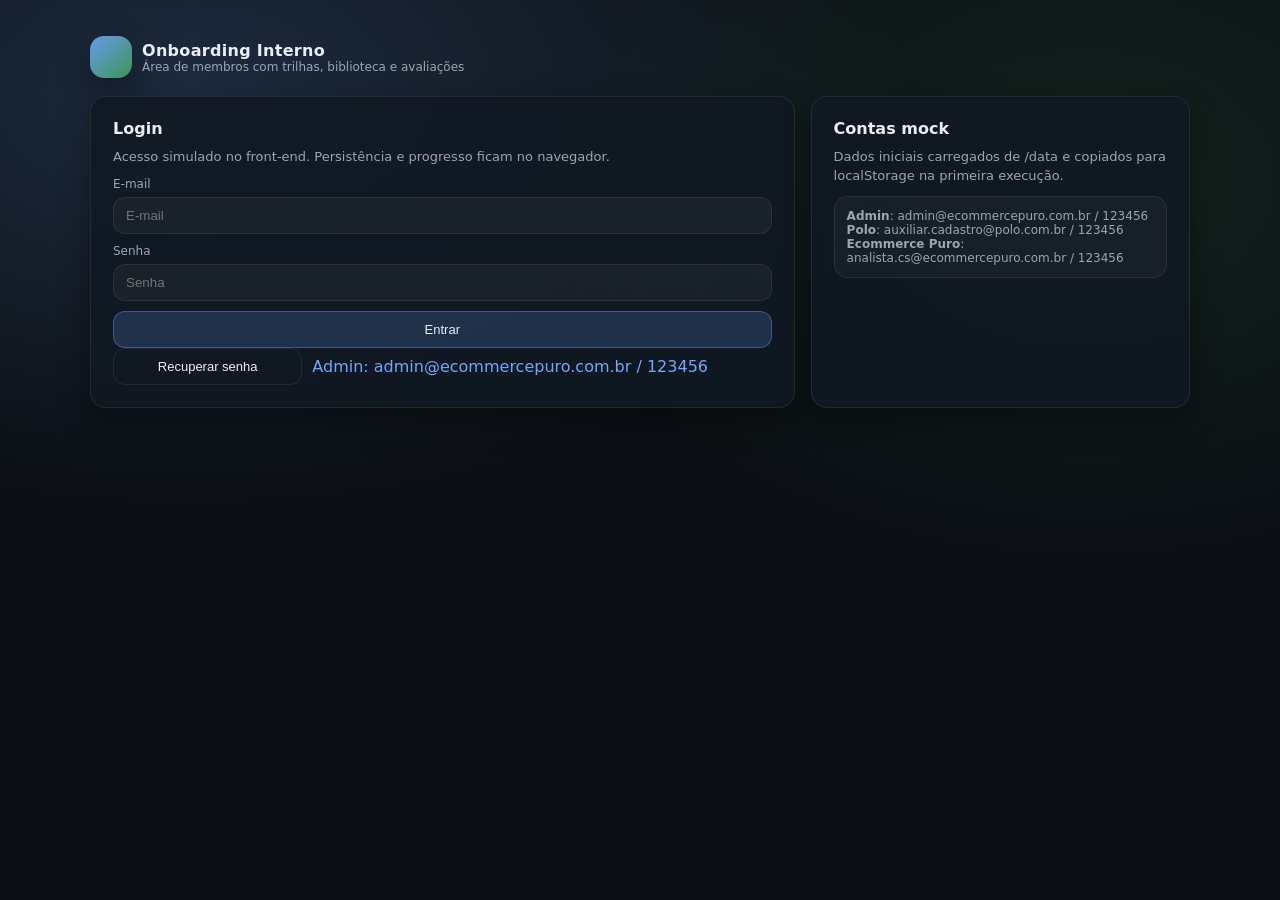
==== index.html @ 1e60ab67 "primeira versão - onboarding" ====
<!doctype html>
<html lang="pt-br">
<head>
  <meta charset="utf-8" />
  <meta name="viewport" content="width=device-width,initial-scale=1" />
  <title>Onboarding Interno - Login</title>
  <link rel="stylesheet" href="./assets/css/styles.css" />
</head>
<body>
  <div id="app" class="app"></div>

  <script type="module">
    import { ensureSeed } from "./assets/js/seed.js";
    import { renderLogin } from "./assets/js/ui.js";

    await ensureSeed();
    renderLogin(document.getElementById("app"));
  </script>
</body>
</html>
---- assets/css/styles.css ----
:root{
  --bg:#0b0f14;
  --card:#111823;
  --muted:#9aa6b2;
  --text:#e8eef5;
  --accent:#6ea8fe;
  --danger:#ff6b6b;
  --ok:#51cf66;
  --border:rgba(255,255,255,.08);
  --shadow: 0 12px 30px rgba(0,0,0,.35);
  --radius:16px;
  --pad:16px;
  --pad2:22px;
  --max:1100px;
  --font: ui-sans-serif, system-ui, -apple-system, Segoe UI, Roboto, Helvetica, Arial;
}

*{ box-sizing:border-box; }
html,body{ height:100%; }
body{
  margin:0;
  font-family:var(--font);
  color:var(--text);
  background: radial-gradient(1200px 700px at 15% 10%, rgba(110,168,254,.18), transparent 60%),
              radial-gradient(1000px 700px at 85% 20%, rgba(81,207,102,.10), transparent 55%),
              var(--bg);
}

a{ color:var(--accent); text-decoration:none; }
a:hover{ text-decoration:underline; }

.app{
  min-height:100%;
  padding:24px 16px 48px;
}

.container{
  max-width:var(--max);
  margin:0 auto;
}

.topbar{
  display:flex;
  align-items:center;
  justify-content:space-between;
  gap:12px;
  padding:12px 0 18px;
}

.brand{
  display:flex;
  align-items:center;
  gap:10px;
}
.logo{
  width:42px;height:42px;border-radius:14px;
  background: linear-gradient(135deg, rgba(110,168,254,.9), rgba(81,207,102,.65));
  box-shadow: var(--shadow);
}
.brand h1{
  margin:0;
  font-size:16px;
  letter-spacing:.3px;
}
.brand p{
  margin:0;
  color:var(--muted);
  font-size:12px;
}

.nav{
  display:flex;
  flex-wrap:wrap;
  gap:8px;
  align-items:center;
  justify-content:flex-end;
}

.btn{
  border:1px solid var(--border);
  background: rgba(255,255,255,.04);
  color:var(--text);
  padding:10px 12px;
  border-radius:12px;
  cursor:pointer;
  transition: transform .06s ease, background .15s ease, border-color .15s ease;
  font-size:13px;
}
.btn:hover{ background: rgba(255,255,255,.06); border-color: rgba(255,255,255,.12); }
.btn:active{ transform: translateY(1px); }
.btn.primary{ background: rgba(110,168,254,.18); border-color: rgba(110,168,254,.35); }
.btn.danger{ background: rgba(255,107,107,.13); border-color: rgba(255,107,107,.3); }
.btn.ghost{ background: transparent; }

.grid{
  display:grid;
  grid-template-columns: 1.3fr .7fr;
  gap:16px;
}
@media (max-width: 980px){
  .grid{ grid-template-columns: 1fr; }
}

.card{
  background: rgba(17,24,35,.88);
  border:1px solid var(--border);
  border-radius: var(--radius);
  padding: var(--pad2);
  box-shadow: var(--shadow);
}

.card h2, .card h3{
  margin:0 0 10px;
  font-size:16px;
}
.card p{
  margin:0 0 10px;
  color:var(--muted);
  font-size:13px;
  line-height:1.45;
}

.kpis{
  display:grid;
  grid-template-columns: repeat(3, 1fr);
  gap:12px;
}
@media (max-width: 680px){
  .kpis{ grid-template-columns:1fr; }
}
.kpi{
  padding:14px 14px;
  border-radius:14px;
  border:1px solid var(--border);
  background: rgba(255,255,255,.03);
}
.kpi .label{ font-size:12px; color:var(--muted); margin-bottom:6px; }
.kpi .value{ font-size:18px; font-weight:700; }

.progressbar{
  height:10px;
  border-radius:999px;
  background: rgba(255,255,255,.06);
  overflow:hidden;
  border:1px solid var(--border);
}
.progressbar > div{
  height:100%;
  width:0%;
  background: linear-gradient(90deg, rgba(110,168,254,.95), rgba(81,207,102,.85));
  transition: width .25s ease;
}

.table{
  width:100%;
  border-collapse: collapse;
  font-size:13px;
}
.table th, .table td{
  text-align:left;
  padding:10px 8px;
  border-bottom:1px solid rgba(255,255,255,.06);
}
.table th{ color: var(--muted); font-weight:600; }
.badge{
  display:inline-flex;
  align-items:center;
  padding:4px 8px;
  border-radius:999px;
  font-size:12px;
  border:1px solid var(--border);
  background: rgba(255,255,255,.03);
}
.badge.ok{ border-color: rgba(81,207,102,.35); background: rgba(81,207,102,.10); }
.badge.warn{ border-color: rgba(255,212,59,.35); background: rgba(255,212,59,.10); }
.badge.no{ border-color: rgba(255,107,107,.35); background: rgba(255,107,107,.12); }

.form{
  display:grid;
  gap:10px;
}
.field{
  display:grid;
  gap:6px;
}
.field label{
  font-size:12px;
  color: var(--muted);
}
.input, select, textarea{
  width:100%;
  padding:10px 12px;
  border-radius:12px;
  border:1px solid var(--border);
  background: rgba(255,255,255,.04);
  color: var(--text);
  outline:none;
}
textarea{ min-height:92px; resize:vertical; }

.row{
  display:flex;
  gap:10px;
  flex-wrap:wrap;
  align-items:center;
}
.row > *{ flex: 1 1 auto; }

.tabs{
  display:flex;
  flex-wrap:wrap;
  gap:8px;
  margin-bottom:12px;
}
.tab{
  padding:10px 12px;
  border-radius:12px;
  border:1px solid var(--border);
  background: rgba(255,255,255,.03);
  cursor:pointer;
  font-size:13px;
}
.tab.active{
  background: rgba(110,168,254,.16);
  border-color: rgba(110,168,254,.35);
}

.notice{
  padding:12px 12px;
  border-radius:14px;
  border:1px solid var(--border);
  background: rgba(255,255,255,.03);
  color: var(--muted);
  font-size:13px;
}

.chat{
  display:grid;
  grid-template-rows: 1fr auto;
  height: 520px;
  gap:10px;
}
.chatlog{
  overflow:auto;
  padding:10px;
  border-radius:14px;
  border:1px solid var(--border);
  background: rgba(255,255,255,.03);
}
.msg{
  max-width: 85%;
  padding:10px 12px;
  border-radius:14px;
  margin:8px 0;
  border:1px solid var(--border);
  background: rgba(255,255,255,.04);
  color: var(--text);
  font-size:13px;
  line-height:1.35;
}
.msg.me{
  margin-left:auto;
  background: rgba(110,168,254,.14);
  border-color: rgba(110,168,254,.28);
}
.msg .meta{
  font-size:11px;
  color: var(--muted);
  margin-top:6px;
}

.small{
  font-size:12px;
  color: var(--muted);
}

hr{ display:none; }
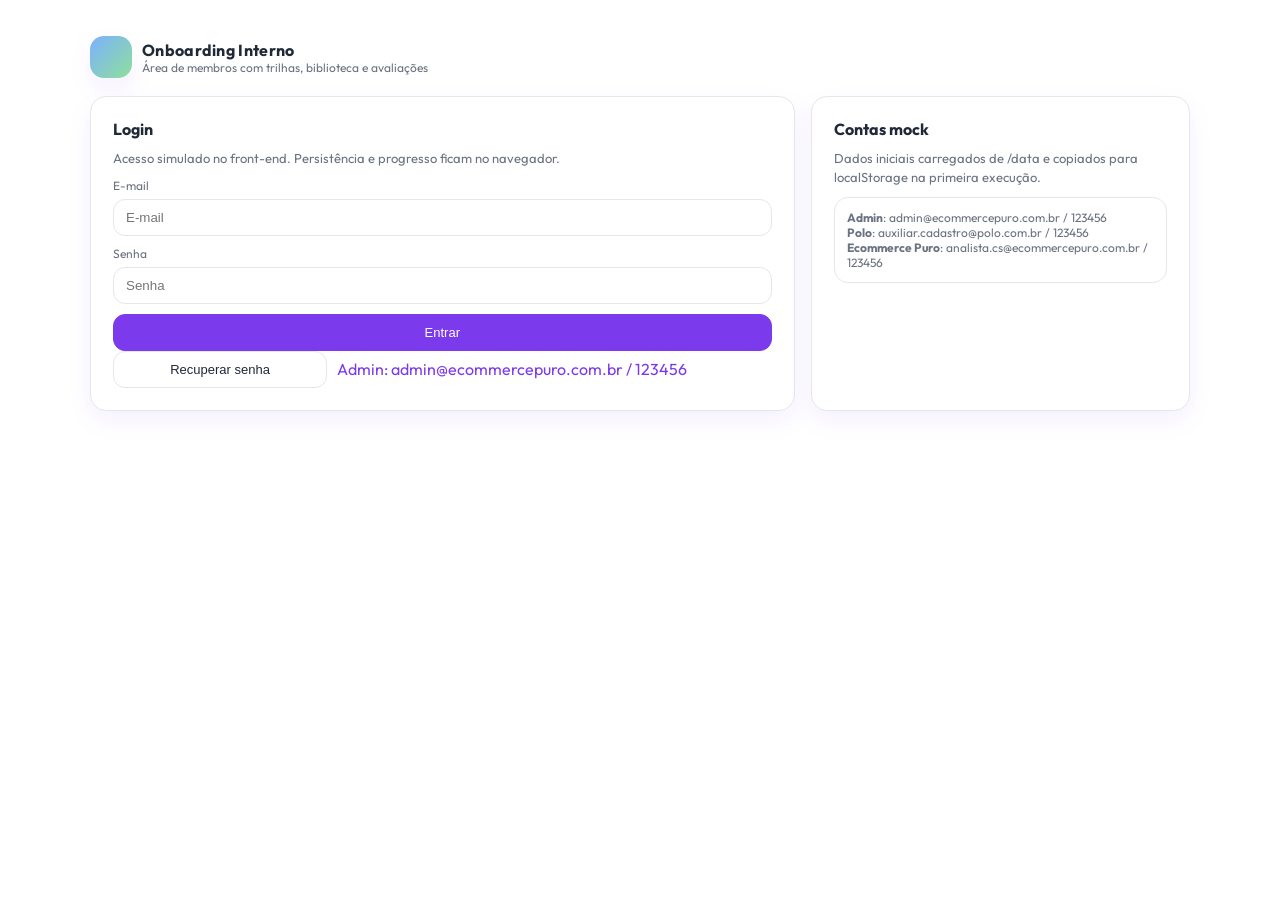
==== commit 1bb8ba00: "migrate system to RKIVE light visual identity" ====
--- a/index.html
+++ b/index.html
@@ -1,5 +1,6 @@
 <!doctype html>
 <html lang="pt-br">
+  <link href="https://fonts.googleapis.com/css2?family=Outfit:wght@300;400;500;600;700&display=swap" rel="stylesheet">
 <head>
   <meta charset="utf-8" />
   <meta name="viewport" content="width=device-width,initial-scale=1" />
--- a/assets/css/styles.css
+++ b/assets/css/styles.css
@@ -1,18 +1,24 @@
 :root{
-  --bg:#0b0f14;
-  --card:#111823;
-  --muted:#9aa6b2;
-  --text:#e8eef5;
-  --accent:#6ea8fe;
-  --danger:#ff6b6b;
-  --ok:#51cf66;
-  --border:rgba(255,255,255,.08);
-  --shadow: 0 12px 30px rgba(0,0,0,.35);
+  --bg:#ffffff;
+  --card:#ffffff;
+  --muted:#6b7280;
+  --text:#1f2937;
+
+  --accent:#7c3aed;
+  --accent-soft:#ede9fe;
+
+  --danger:#ef4444;
+  --ok:#22c55e;
+
+  --border:#e5e7eb;
+  --shadow: 0 10px 25px rgba(124,58,237,.08);
+
   --radius:16px;
   --pad:16px;
   --pad2:22px;
   --max:1100px;
-  --font: ui-sans-serif, system-ui, -apple-system, Segoe UI, Roboto, Helvetica, Arial;
+
+  --font:'Outfit', sans-serif;
 }
 
 *{ box-sizing:border-box; }
@@ -21,9 +27,7 @@
   margin:0;
   font-family:var(--font);
   color:var(--text);
-  background: radial-gradient(1200px 700px at 15% 10%, rgba(110,168,254,.18), transparent 60%),
-              radial-gradient(1000px 700px at 85% 20%, rgba(81,207,102,.10), transparent 55%),
-              var(--bg);
+  background: var(--bg);
 }
 
 a{ color:var(--accent); text-decoration:none; }
@@ -78,19 +82,31 @@
 
 .btn{
   border:1px solid var(--border);
-  background: rgba(255,255,255,.04);
+  background:#ffffff;
   color:var(--text);
-  padding:10px 12px;
+  padding:10px 14px;
   border-radius:12px;
   cursor:pointer;
-  transition: transform .06s ease, background .15s ease, border-color .15s ease;
-  font-size:13px;
-}
-.btn:hover{ background: rgba(255,255,255,.06); border-color: rgba(255,255,255,.12); }
-.btn:active{ transform: translateY(1px); }
-.btn.primary{ background: rgba(110,168,254,.18); border-color: rgba(110,168,254,.35); }
-.btn.danger{ background: rgba(255,107,107,.13); border-color: rgba(255,107,107,.3); }
-.btn.ghost{ background: transparent; }
+  font-size:13px;
+  transition:.2s ease;
+}
+
+.btn:hover{
+  background:var(--accent-soft);
+  border-color:var(--accent);
+}
+
+.btn.primary{
+  background:var(--accent);
+  border-color:var(--accent);
+  color:#ffffff;
+}
+
+.btn.danger{
+  background:var(--danger);
+  border-color:var(--danger);
+  color:#ffffff;
+}
 
 .grid{
   display:grid;
@@ -102,7 +118,7 @@
 }
 
 .card{
-  background: rgba(17,24,35,.88);
+  background: var(--card);
   border:1px solid var(--border);
   border-radius: var(--radius);
   padding: var(--pad2);
@@ -147,7 +163,7 @@
 .progressbar > div{
   height:100%;
   width:0%;
-  background: linear-gradient(90deg, rgba(110,168,254,.95), rgba(81,207,102,.85));
+  background: linear-gradient(90deg, #7c3aed, #a78bfa);
   transition: width .25s ease;
 }
 
